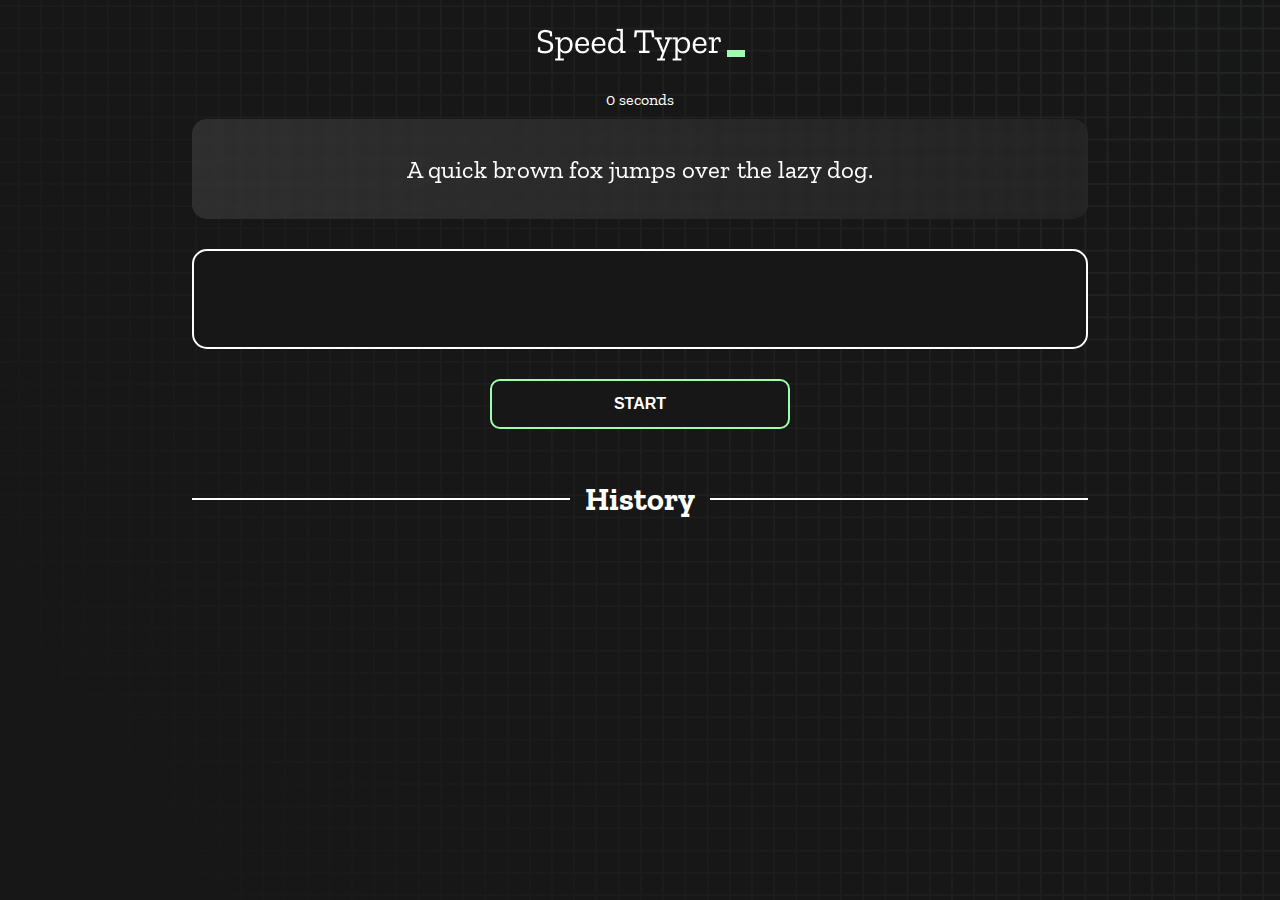
==== index.html @ b36b30e5 "Initial commit" ====
<!DOCTYPE html>
<html lang="en">
  <head>
    <meta charset="UTF-8" />
    <meta http-equiv="X-UA-Compatible" content="IE=edge" />
    <meta name="viewport" content="width=device-width, initial-scale=1.0" />
    <title>Speed Monster</title>
    <link rel="stylesheet" href="styles.css" />
    <link rel="preconnect" href="https://fonts.googleapis.com" />
    <link rel="preconnect" href="https://fonts.gstatic.com" crossorigin />
    <link
      href="https://fonts.googleapis.com/css2?family=Zilla+Slab:wght@300;400;500&display=swap"
      rel="stylesheet"
    />
  </head>
  <body>
    <h1 class="title"><img src="./logo.png" /></h1>
    <div id="show-time">0 seconds</div>

    <div class="box-container">
      <div id="question"></div>

      <div id="display" class="inactive"></div>

      <div class="buttons">
        <button id="starts">START</button>
      </div>

      <div class="divider-container">
        <div class="line"></div>
        <h1 class="title2">History</h1>
        <div class="line"></div>
      </div>
      <div id="histories"></div>
    </div>

    <div id="countdown"></div>
    <div id="modal-background" class="hidden"></div>
    <div id="result" class="hidden"></div>

    <script src="./history.js"></script>
    <script src="./script.js"></script>
  </body>
</html>
---- styles.css ----
* {
  padding: 0;
  margin: 0;
  box-sizing: border-box;
}

body {
  background-image: url("./bg.png");
  background-size: cover;
  background-position: left top;
  font-family: "Zilla Slab", serif;
}

.box-container {
  width: 70%;
  margin: 0 auto;
}

#question {
  height: 100px;
  display: flex;
  align-items: center;
  justify-content: center;
  color: white;
  font-size: 25px;
  border-radius: 15px;
  background: rgb(255, 255, 255);
  background: linear-gradient(
    92.49deg,
    rgba(255, 255, 255, 0.1) 0.18%,
    rgba(255, 255, 255, 0.05) 99.85%
  );
  backdrop-filter: blur(5px);
  margin-bottom: 30px;
}

#display {
  height: 100px;
  display: flex;
  flex-wrap: wrap;
  align-items: center;
  padding-left: 5rem;
  color: white;
  font-size: 32px;
  background-color: #171717;
  border: 2px solid #9dffad;
  border-radius: 15px;
}

#countdown {
  position: fixed;
  height: 100vh;
  width: 100vw;
  background-color: rgba(0, 0, 0, 0.8);
  top: 0;
  left: 0;
  display: flex;
  align-items: center;
  justify-content: center;
  font-size: 3rem;
  color: white;
  display: none;
}
#result {
  position: fixed;
  top: 10%; 
  left: 10%;
  transform: translate(-50%, -50%);
  height: 250px;
  width: 400px;
  background-color: #171717;
  border-radius: 15px;
  border: 2px solid #9dffad;
  color: white;
  text-align: center;
  padding: 2rem;
}
#show-time{
  text-align: center;
  color: white;
  margin: 10px 0;
}

.green {
  color: #9dffad;
}
.red {
  color: #eb6565;
}
.bold {
  font-weight: 700;
}
.inactive {
  border: 2px solid white !important;
}
.hidden {
  display: none;
}
.title {
  text-align: center;
  color: white;
  margin: 20px 0;
}

.divider-container {
  height: 80px;
  display: flex;
  justify-content: center;
  align-items: center;
  gap: 15px;
  margin: 0 auto;
}

.line {
  height: 2px;
  background: white;
  width: 100%;
}

.title2 {
  color: white;
  display: block;
}

.buttons {
  display: flex;
  justify-content: center;
  margin: 30px 0;
}
button {
  padding: 10px 20px;
  border: none;
  font-size: 16px;
  font-weight: bold;
  width: 300px;
  height: 50px;
  color: white;
  background-color: #171717;
  border-radius: 10px;
  border: 2px solid #9dffad;
  cursor: pointer;
}

#histories {
  display: flex;
  flex-wrap: wrap;
  justify-content: space-around;
}

.card {
  width: 100%;
  height: 100%;
  padding: 50px;
  display: flex;
  justify-content: space-between;
  align-items: center;
  padding: 20px 30px;
  color: white;
  border-radius: 15px;
  background: rgb(255, 255, 255);
  background: linear-gradient(
    92.49deg,
    rgba(255, 255, 255, 0.1) 0.18%,
    rgba(255, 255, 255, 0.05) 99.85%
  );
  backdrop-filter: blur(5px);
  margin-bottom: 30px;
}

#modal-background {
  background: rgb(255, 255, 255);
  background: linear-gradient(
    92.49deg,
    rgba(255, 255, 255, 0.1) 0.18%,
    rgba(255, 255, 255, 0.05) 99.85%
  );
  backdrop-filter: blur(5px);
  height: 100vh;
  width: 100%;
  position: fixed;
  top: 0;
}

@media only screen and (max-width: 700px) {
  .box-container {
    padding: 0 20px;
    width: 100%;
  }
  .card {
    flex-direction: column;
  }
}
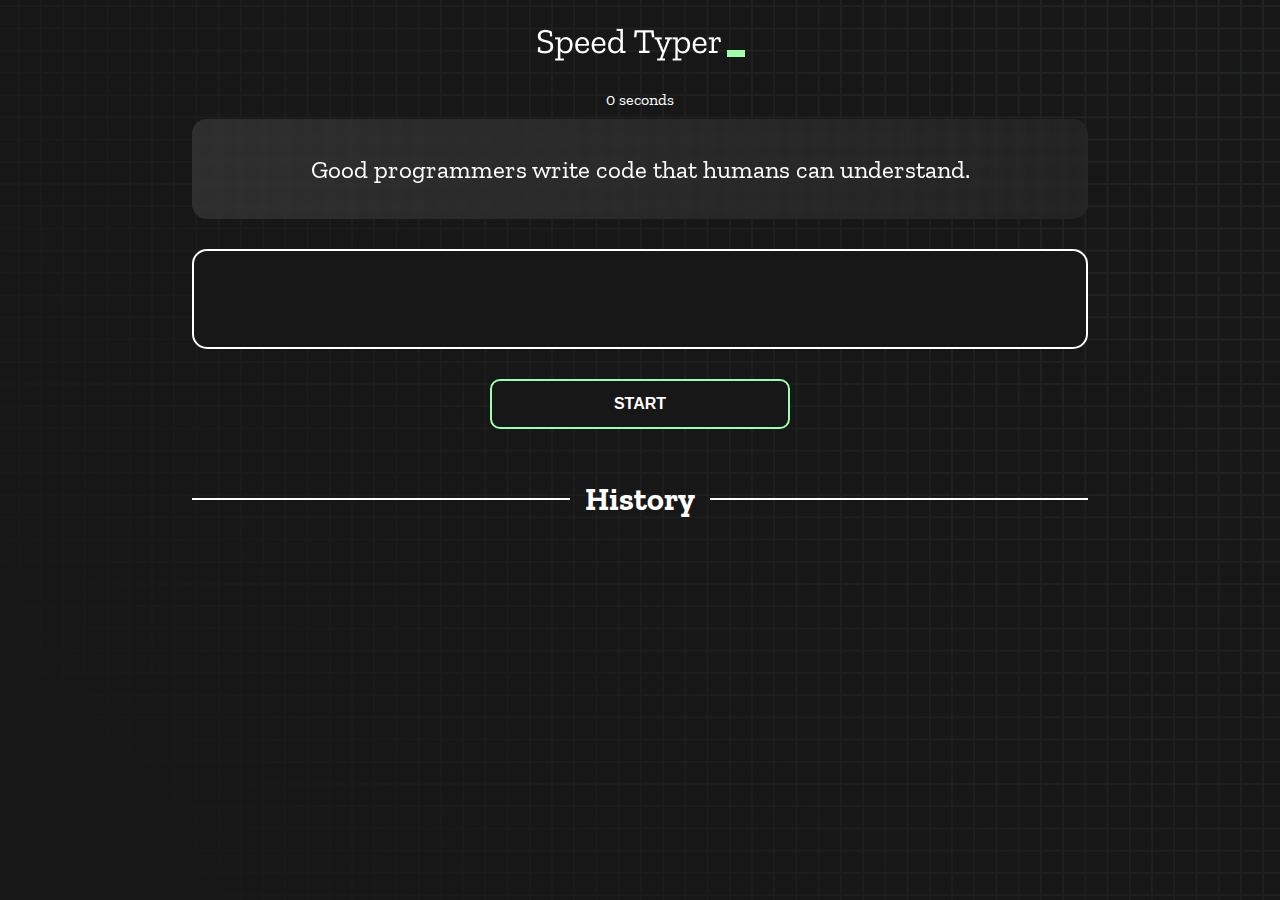
==== commit 8a87afb5: "added blog.html" ====
--- a/index.html
+++ b/index.html
@@ -1,44 +1,44 @@
 <!DOCTYPE html>
 <html lang="en">
-  <head>
-    <meta charset="UTF-8" />
-    <meta http-equiv="X-UA-Compatible" content="IE=edge" />
-    <meta name="viewport" content="width=device-width, initial-scale=1.0" />
-    <title>Speed Monster</title>
-    <link rel="stylesheet" href="styles.css" />
-    <link rel="preconnect" href="https://fonts.googleapis.com" />
-    <link rel="preconnect" href="https://fonts.gstatic.com" crossorigin />
-    <link
-      href="https://fonts.googleapis.com/css2?family=Zilla+Slab:wght@300;400;500&display=swap"
-      rel="stylesheet"
-    />
-  </head>
-  <body>
-    <h1 class="title"><img src="./logo.png" /></h1>
-    <div id="show-time">0 seconds</div>
 
-    <div class="box-container">
-      <div id="question"></div>
+<head>
+  <meta charset="UTF-8" />
+  <meta http-equiv="X-UA-Compatible" content="IE=edge" />
+  <meta name="viewport" content="width=device-width, initial-scale=1.0" />
+  <title>Speed Monster</title>
+  <link rel="stylesheet" href="styles.css" />
+  <link rel="preconnect" href="https://fonts.googleapis.com" />
+  <link rel="preconnect" href="https://fonts.gstatic.com" crossorigin />
+  <link href="https://fonts.googleapis.com/css2?family=Zilla+Slab:wght@300;400;500&display=swap" rel="stylesheet" />
+</head>
 
-      <div id="display" class="inactive"></div>
+<body>
+  <h1 class="title"><img src="./logo.png" /></h1>
+  <div id="show-time">0 seconds</div>
 
-      <div class="buttons">
-        <button id="starts">START</button>
-      </div>
+  <div class="box-container">
+    <div id="question"></div>
 
-      <div class="divider-container">
-        <div class="line"></div>
-        <h1 class="title2">History</h1>
-        <div class="line"></div>
-      </div>
-      <div id="histories"></div>
+    <div id="display" class="inactive"></div>
+
+    <div class="buttons">
+      <button id="starts">START</button>
     </div>
 
-    <div id="countdown"></div>
-    <div id="modal-background" class="hidden"></div>
-    <div id="result" class="hidden"></div>
+    <div class="divider-container">
+      <div class="line"></div>
+      <h1 class="title2">History</h1>
+      <div class="line"></div>
+    </div>
+    <div id="histories"></div>
+  </div>
 
-    <script src="./history.js"></script>
-    <script src="./script.js"></script>
-  </body>
-</html>
+  <div id="countdown"></div>
+  <div id="modal-background" class="hidden"></div>
+  <div id="result" class="hidden"></div>
+
+  <script src="./history.js"></script>
+  <script src="./script.js"></script>
+</body>
+
+</html>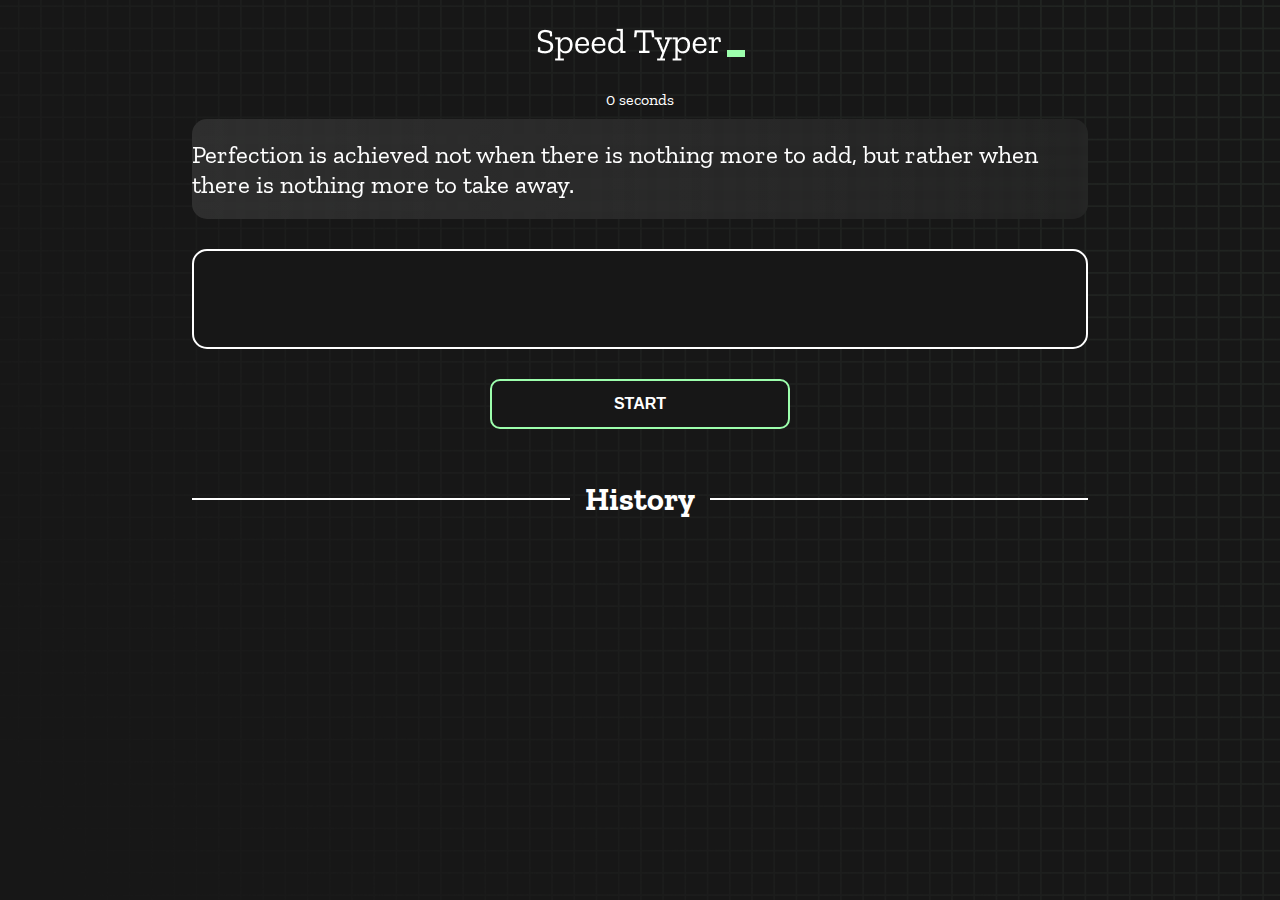
==== commit 1f072e2b: "sencodInt added" ====
--- a/index.html
+++ b/index.html
@@ -35,7 +35,7 @@
 
   <div id="countdown"></div>
   <div id="modal-background" class="hidden"></div>
-  <div id="result" class="hidden"></div>
+  <div id="result" class="hidden "></div>
 
   <script src="./history.js"></script>
   <script src="./script.js"></script>
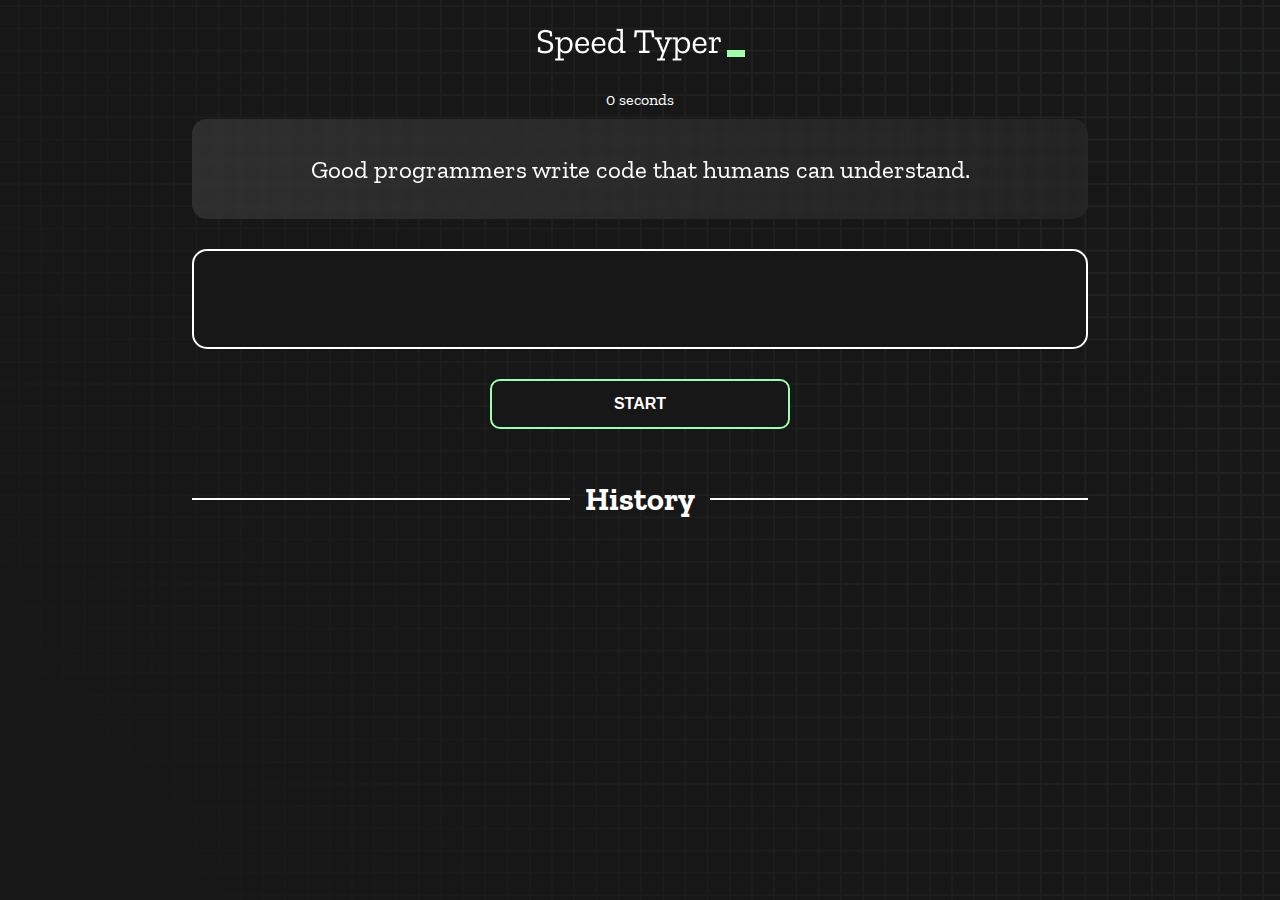
==== commit ac4edbf7: "modal issue done" ====
--- a/index.html
+++ b/index.html
@@ -6,10 +6,15 @@
   <meta http-equiv="X-UA-Compatible" content="IE=edge" />
   <meta name="viewport" content="width=device-width, initial-scale=1.0" />
   <title>Speed Monster</title>
+
   <link rel="stylesheet" href="styles.css" />
   <link rel="preconnect" href="https://fonts.googleapis.com" />
   <link rel="preconnect" href="https://fonts.gstatic.com" crossorigin />
   <link href="https://fonts.googleapis.com/css2?family=Zilla+Slab:wght@300;400;500&display=swap" rel="stylesheet" />
+
+
+
+
 </head>
 
 <body>
@@ -39,6 +44,7 @@
 
   <script src="./history.js"></script>
   <script src="./script.js"></script>
+
 </body>
 
 </html>--- a/styles.css
+++ b/styles.css
@@ -25,11 +25,9 @@
   font-size: 25px;
   border-radius: 15px;
   background: rgb(255, 255, 255);
-  background: linear-gradient(
-    92.49deg,
-    rgba(255, 255, 255, 0.1) 0.18%,
-    rgba(255, 255, 255, 0.05) 99.85%
-  );
+  background: linear-gradient(92.49deg,
+      rgba(255, 255, 255, 0.1) 0.18%,
+      rgba(255, 255, 255, 0.05) 99.85%);
   backdrop-filter: blur(5px);
   margin-bottom: 30px;
 }
@@ -61,10 +59,11 @@
   color: white;
   display: none;
 }
+
 #result {
   position: fixed;
-  top: 10%; 
-  left: 10%;
+  top: 45%;
+  left: 45%;
   transform: translate(-50%, -50%);
   height: 250px;
   width: 400px;
@@ -72,10 +71,12 @@
   border-radius: 15px;
   border: 2px solid #9dffad;
   color: white;
+
   text-align: center;
   padding: 2rem;
 }
-#show-time{
+
+#show-time {
   text-align: center;
   color: white;
   margin: 10px 0;
@@ -84,18 +85,23 @@
 .green {
   color: #9dffad;
 }
+
 .red {
   color: #eb6565;
 }
+
 .bold {
   font-weight: 700;
 }
+
 .inactive {
   border: 2px solid white !important;
 }
+
 .hidden {
   display: none;
 }
+
 .title {
   text-align: center;
   color: white;
@@ -127,6 +133,7 @@
   justify-content: center;
   margin: 30px 0;
 }
+
 button {
   padding: 10px 20px;
   border: none;
@@ -158,22 +165,18 @@
   color: white;
   border-radius: 15px;
   background: rgb(255, 255, 255);
-  background: linear-gradient(
-    92.49deg,
-    rgba(255, 255, 255, 0.1) 0.18%,
-    rgba(255, 255, 255, 0.05) 99.85%
-  );
+  background: linear-gradient(92.49deg,
+      rgba(255, 255, 255, 0.1) 0.18%,
+      rgba(255, 255, 255, 0.05) 99.85%);
   backdrop-filter: blur(5px);
   margin-bottom: 30px;
 }
 
 #modal-background {
   background: rgb(255, 255, 255);
-  background: linear-gradient(
-    92.49deg,
-    rgba(255, 255, 255, 0.1) 0.18%,
-    rgba(255, 255, 255, 0.05) 99.85%
-  );
+  background: linear-gradient(92.49deg,
+      rgba(255, 255, 255, 0.1) 0.18%,
+      rgba(255, 255, 255, 0.05) 99.85%);
   backdrop-filter: blur(5px);
   height: 100vh;
   width: 100%;
@@ -186,7 +189,8 @@
     padding: 0 20px;
     width: 100%;
   }
+
   .card {
     flex-direction: column;
   }
-}
+}